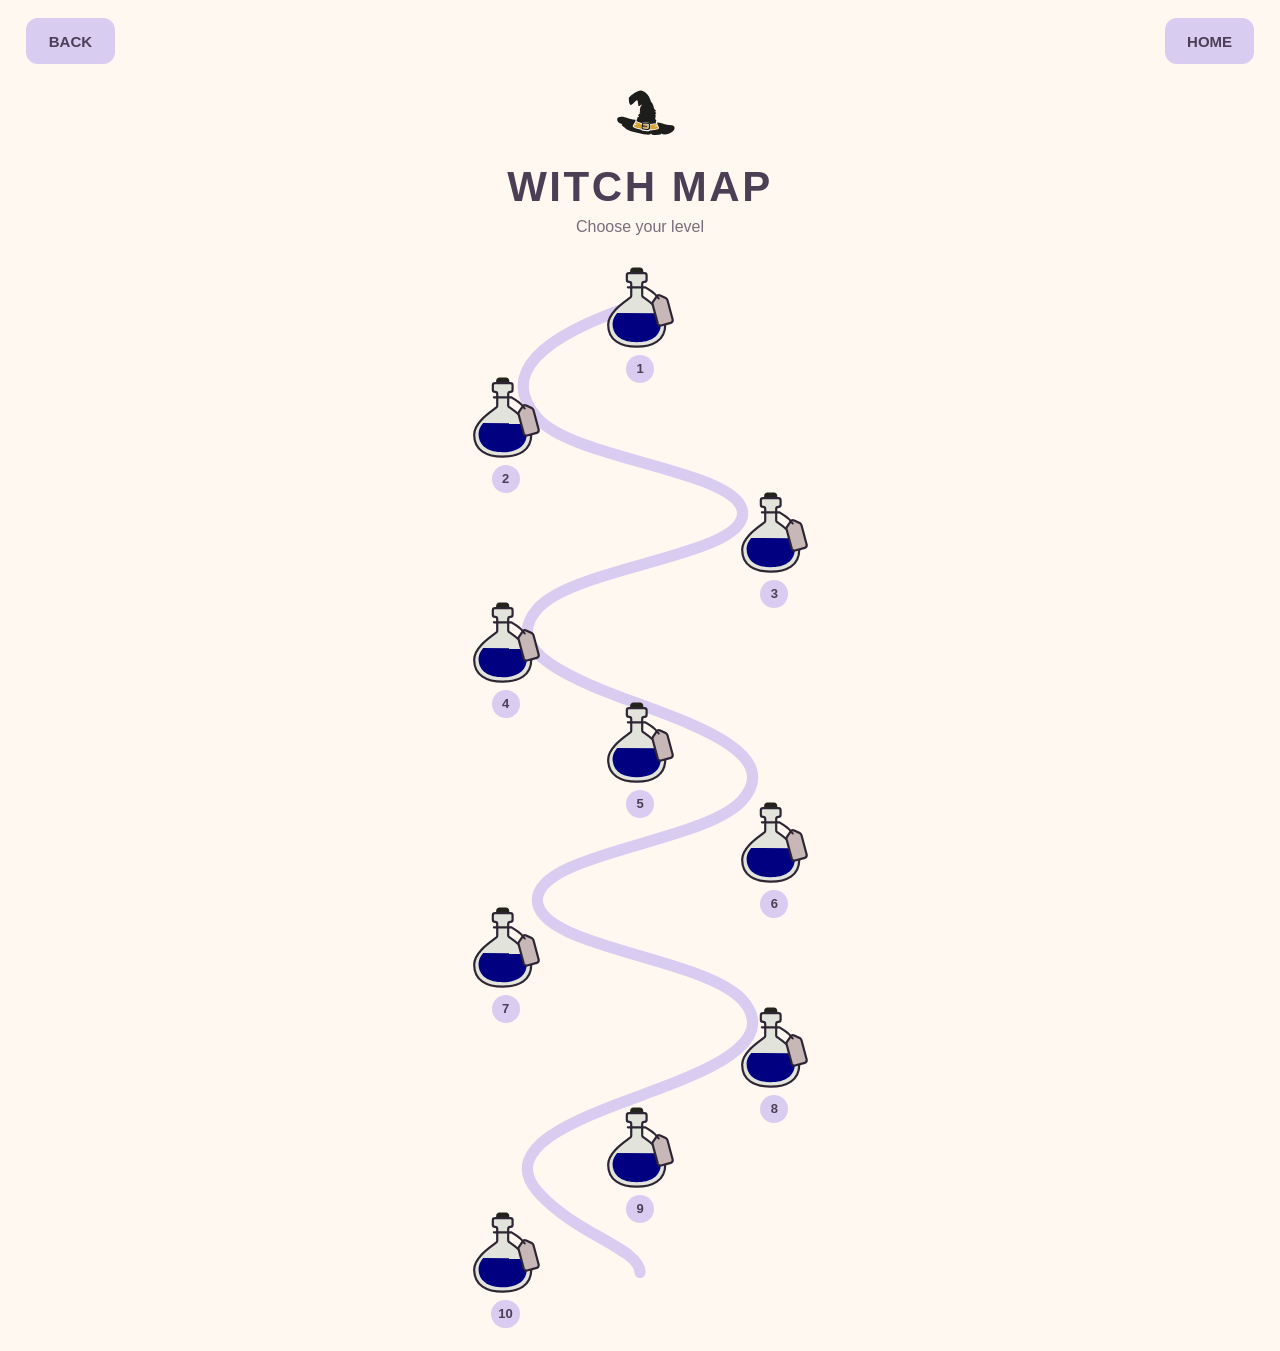
==== chap2.html @ 4147e31c "Witch Math" ====
<!DOCTYPE html>
<html lang="th">
<head>
    <meta charset="UTF-8">
    <meta name="viewport" content="width=device-width, initial-scale=1.0">

    <title> Witch - Road Map</title>

    <link rel="stylesheet" href="roadmap2.css">
</head>

<body>

    <!-- BACK / HOME -->
    <button class="back-button" onclick="goBack()">BACK</button>
    <button class="home-button" onclick="goHome()">HOME</button>


    <!-- HEADER -->
    <header class="roadmap-header">

        <img
            src="pics/hat.svg"
            alt="Witch Hat"
            class="roadmap-hat"
        >

        <h1>WITCH MAP</h1>

        <p>Choose your level</p>

    </header>


    <!-- ROAD MAP -->
    <main class="roadmap-wrapper">

        <!-- เส้นทาง 1 ไป 10 -->
        <svg
            class="roadmap-line"
            viewBox="0 0 600 1100"
            preserveAspectRatio="none"
            aria-hidden="true"
        >

            <path
                d="
                M300 55

                C190 90, 150 130, 190 175
                C230 220, 410 230, 410 275
                C410 320, 230 330, 190 375
                C150 420, 230 450, 300 475
                C370 500, 450 530, 410 575
                C370 620, 190 630, 190 680
                C190 730, 370 740, 410 785
                C450 830, 370 860, 300 885
                C230 910, 150 940, 190 985
                C230 1030, 300 1045, 300 1070
                "
                fill="none"
                stroke="#D8CCF0"
                stroke-width="12"
                stroke-linecap="round"
                stroke-linejoin="round"
            />

        </svg>


        <!-- LEVEL 1 -->
        <div class="level level-1">
            <button class="potion-button" onclick="goToLevel(1)">
                <img src="pics/potion2.svg" alt="Level 1">
            </button>
            <span>1</span>
        </div>


        <!-- LEVEL 2 -->
        <div class="level level-2">
            <button class="potion-button" onclick="goToLevel(2)">
                <img src="pics/potion2.svg" alt="Level 2">
            </button>
            <span>2</span>
        </div>


        <!-- LEVEL 3 -->
        <div class="level level-3">
            <button class="potion-button" onclick="goToLevel(3)">
                <img src="pics/potion2.svg" alt="Level 3">
            </button>
            <span>3</span>
        </div>


        <!-- LEVEL 4 -->
        <div class="level level-4">
            <button class="potion-button" onclick="goToLevel(4)">
                <img src="pics/potion2.svg" alt="Level 4">
            </button>
            <span>4</span>
        </div>


        <!-- LEVEL 5 -->
        <div class="level level-5">
            <button class="potion-button" onclick="goToLevel(5)">
                <img src="pics/potion2.svg" alt="Level 5">
            </button>
            <span>5</span>
        </div>


        <!-- LEVEL 6 -->
        <div class="level level-6">
            <button class="potion-button" onclick="goToLevel(6)">
                <img src="pics/potion2.svg" alt="Level 6">
            </button>
            <span>6</span>
        </div>


        <!-- LEVEL 7 -->
        <div class="level level-7">
            <button class="potion-button" onclick="goToLevel(7)">
                <img src="pics/potion2.svg" alt="Level 7">
            </button>
            <span>7</span>
        </div>


        <!-- LEVEL 8 -->
        <div class="level level-8">
            <button class="potion-button" onclick="goToLevel(8)">
                <img src="pics/potion2.svg" alt="Level 8">
            </button>
            <span>8</span>
        </div>


        <!-- LEVEL 9 -->
        <div class="level level-9">
            <button class="potion-button" onclick="goToLevel(9)">
                <img src="pics/potion2.svg" alt="Level 9">
            </button>
            <span>9</span>
        </div>


        <!-- LEVEL 10 -->
        <div class="level level-10">
            <button class="potion-button" onclick="goToLevel(10)">
                <img src="pics/potion2.svg" alt="Level 10">
            </button>
            <span>10</span>
        </div>

    </main>


    <script>

        function goToLevel(level) {
            window.location.href = "level" + level + ".html";
        }

        function goBack() {
            window.history.back();
        }

        function goHome() {
            window.location.href = "index.html";
        }

    </script>

</body>
</html>
---- roadmap2.css ----
/* ========================================
   RATIO WITCH - ROAD MAP
======================================== */

* {
    box-sizing: border-box;
    margin: 0;
    padding: 0;
}

html,
body {
    width: 100%;
    min-height: 100%;
}

body {
    font-family: Arial, sans-serif;
    background-color: #FFF8F0;
    color: #4B3F55;
    min-height: 100dvh;
    overflow-x: hidden;
}


/* ========================================
   BACK / HOME
======================================== */

.home-button,
.back-button {
    position: fixed;
    top: clamp(12px, 2vh, 22px);

    width: clamp(60px, 7vw, 100px);
    min-height: clamp(32px, 4vw, 46px);

    padding: 6px 10px;

    border: none;
    border-radius: clamp(8px, 1vw, 12px);

    background-color: #D8CCF0;
    color: #4B3F55;

    font-size: clamp(10px, 1.2vw, 15px);
    font-weight: bold;

    cursor: pointer;
    z-index: 100;

    transition: transform 0.2s ease;
}

.home-button {
    right: clamp(10px, 2vw, 30px);
}

.back-button {
    left: clamp(10px, 2vw, 30px);
}

.home-button:hover,
.back-button:hover {
    transform: scale(1.05);
}


/* ========================================
   HEADER
======================================== */

.roadmap-header {
    width: 100%;

    display: flex;
    flex-direction: column;
    align-items: center;

    text-align: center;

    padding-top: clamp(70px, 8vh, 90px);

    position: relative;
    z-index: 5;
}


/* ========================================
   HAT
======================================== */

.roadmap-hat {
    display: block;

    width: clamp(70px, 10vw, 130px);

    height: auto;

    object-fit: contain;

    margin-bottom: clamp(8px, 1.5vh, 15px);
}


/* ========================================
   TITLE
======================================== */

.roadmap-header h1 {
    font-size: clamp(24px, 4vw, 48px);

    line-height: 1.1;

    letter-spacing: clamp(1px, 0.2vw, 4px);

    margin-bottom: 8px;
}

.roadmap-header p {
    font-size: clamp(13px, 1.5vw, 18px);

    opacity: 0.75;
}


/* ========================================
   ROAD MAP
======================================== */

.roadmap-wrapper {
    position: relative;

    width: min(90vw, 600px);

    height: 1100px;

    margin: 20px auto 50px;
}


/* ========================================
   CURVED LINE
======================================== */

.roadmap-line {
    position: absolute;

    inset: 0;

    width: 100%;
    height: 100%;

    z-index: 1;

    pointer-events: none;
}


/* ========================================
   LEVEL
======================================== */

.level {
    position: absolute;

    z-index: 5;

    display: flex;

    flex-direction: column;

    align-items: center;

    justify-content: center;
}


/* ========================================
   POTION
======================================== */

.potion-button {
    width: clamp(75px, 13vw, 105px);
    height: clamp(75px, 13vw, 105px);

    display: flex;

    align-items: center;
    justify-content: center;

    border: none;

    background: transparent;

    padding: 0;

    cursor: pointer;

    transition:
        transform 0.2s ease,
        filter 0.2s ease;
}

.potion-button img {
    display: block;

    width: 100%;
    height: 100%;

    object-fit: contain;
}

.potion-button:hover {
    transform: scale(1.12);

    filter: drop-shadow(
        0 5px 10px rgba(75, 63, 85, 0.15)
    );
}

.potion-button:active {
    transform: scale(0.96);
}


/* ========================================
   NUMBER
======================================== */

.level span {
    margin-top: 4px;

    min-width: 28px;
    height: 28px;

    padding: 4px 7px;

    display: flex;

    align-items: center;
    justify-content: center;

    border-radius: 50%;

    background-color: #D8CCF0;

    color: #4B3F55;

    font-size: 13px;

    font-weight: bold;
}


/* ========================================
   LEVEL POSITION
======================================== */


/* 1 */

.level-1 {
    left: 50%;
    top: 10px;

    transform: translateX(-50%);
}


/* 2 */

.level-2 {
    left: 30%;
    top: 130px;

    transform: translateX(-50%);
}


/* 3 */

.level-3 {
    left: 70%;
    top: 245px;

    transform: translateX(-50%);
}


/* 4 */

.level-4 {
    left: 30%;
    top: 365px;

    transform: translateX(-50%);
}


/* 5 */

.level-5 {
    left: 50%;
    top: 465px;

    transform: translateX(-50%);
}


/* 6 */

.level-6 {
    left: 70%;
    top: 565px;

    transform: translateX(-50%);
}


/* 7 */

.level-7 {
    left: 30%;
    top: 675px;

    transform: translateX(-50%);
}


/* 8 */

.level-8 {
    left: 70%;
    top: 775px;

    transform: translateX(-50%);
}


/* 9 */

.level-9 {
    left: 50%;
    top: 875px;

    transform: translateX(-50%);
}


/* 10 */

.level-10 {
    left: 30%;
    top: 980px;

    transform: translateX(-50%);
}


/* ========================================
   MOBILE
   390 × 844
======================================== */

@media (max-width: 767px) {

    .roadmap-header {
        padding-top: 65px;
    }

    .roadmap-hat {
        width: 85px;
    }

    .roadmap-header h1 {
        font-size: 25px;
    }

    .roadmap-header p {
        font-size: 13px;
    }

    .roadmap-wrapper {
        width: min(94vw, 430px);

        height: 1050px;

        margin-top: 15px;
    }

    .potion-button {
        width: 70px;
        height: 70px;
    }

    .level span {
        width: 24px;
        min-width: 24px;

        height: 24px;

        font-size: 11px;
    }


    /* 1 */

    .level-1 {
        top: 10px;
        left: 50%;
    }


    /* 2 */

    .level-2 {
        top: 120px;
        left: 25%;
    }


    /* 3 */

    .level-3 {
        top: 230px;
        left: 75%;
    }


    /* 4 */

    .level-4 {
        top: 340px;
        left: 25%;
    }


    /* 5 */

    .level-5 {
        top: 440px;
        left: 50%;
    }


    /* 6 */

    .level-6 {
        top: 540px;
        left: 75%;
    }


    /* 7 */

    .level-7 {
        top: 650px;
        left: 25%;
    }


    /* 8 */

    .level-8 {
        top: 750px;
        left: 75%;
    }


    /* 9 */

    .level-9 {
        top: 850px;
        left: 50%;
    }


    /* 10 */

    .level-10 {
        top: 955px;
        left: 25%;
    }
}


/* ========================================
   VERY SMALL MOBILE
======================================== */

@media (max-width: 389px) {

    .roadmap-header {
        padding-top: 60px;
    }

    .roadmap-hat {
        width: 70px;
    }

    .roadmap-header h1 {
        font-size: 21px;
    }

    .roadmap-header p {
        font-size: 12px;
    }

    .roadmap-wrapper {
        width: 96vw;
        height: 1010px;
    }

    .potion-button {
        width: 62px;
        height: 62px;
    }

    .level span {
        width: 21px;
        min-width: 21px;
        height: 21px;

        font-size: 10px;
    }

}


/* ========================================
   TABLET
   768 × 1024
======================================== */

@media (min-width: 768px) and (max-width: 1199px) {

    .roadmap-header {
        padding-top: 70px;
    }

    .roadmap-hat {
        width: 100px;
    }

    .roadmap-header h1 {
        font-size: 36px;
    }

    .roadmap-header p {
        font-size: 15px;
    }

    .roadmap-wrapper {
        width: 520px;
        height: 1050px;
    }

    .potion-button {
        width: 88px;
        height: 88px;
    }


    .level-1 {
        top: 10px;
        left: 50%;
    }

    .level-2 {
        top: 120px;
        left: 26%;
    }

    .level-3 {
        top: 235px;
        left: 74%;
    }

    .level-4 {
        top: 345px;
        left: 26%;
    }

    .level-5 {
        top: 445px;
        left: 50%;
    }

    .level-6 {
        top: 545px;
        left: 74%;
    }

    .level-7 {
        top: 650px;
        left: 26%;
    }

    .level-8 {
        top: 750px;
        left: 74%;
    }

    .level-9 {
        top: 850px;
        left: 50%;
    }

    .level-10 {
        top: 955px;
        left: 26%;
    }

}


/* ========================================
   DESKTOP
   1440 × 900
======================================== */

@media (min-width: 1200px) {

    .roadmap-header {
        padding-top: 70px;
    }

    .roadmap-hat {
        width: 100px;
    }

    .roadmap-header h1 {
        font-size: 42px;
    }

    .roadmap-header p {
        font-size: 16px;
    }

    .roadmap-wrapper {
        width: 560px;
        height: 1050px;

        margin-top: 15px;
    }

    .potion-button {
        width: 90px;
        height: 90px;
    }


    .level-1 {
        top: 10px;
        left: 50%;
    }

    .level-2 {
        top: 120px;
        left: 26%;
    }

    .level-3 {
        top: 235px;
        left: 74%;
    }

    .level-4 {
        top: 345px;
        left: 26%;
    }

    .level-5 {
        top: 445px;
        left: 50%;
    }

    .level-6 {
        top: 545px;
        left: 74%;
    }

    .level-7 {
        top: 650px;
        left: 26%;
    }

    .level-8 {
        top: 750px;
        left: 74%;
    }

    .level-9 {
        top: 850px;
        left: 50%;
    }

    .level-10 {
        top: 955px;
        left: 26%;
    }

}
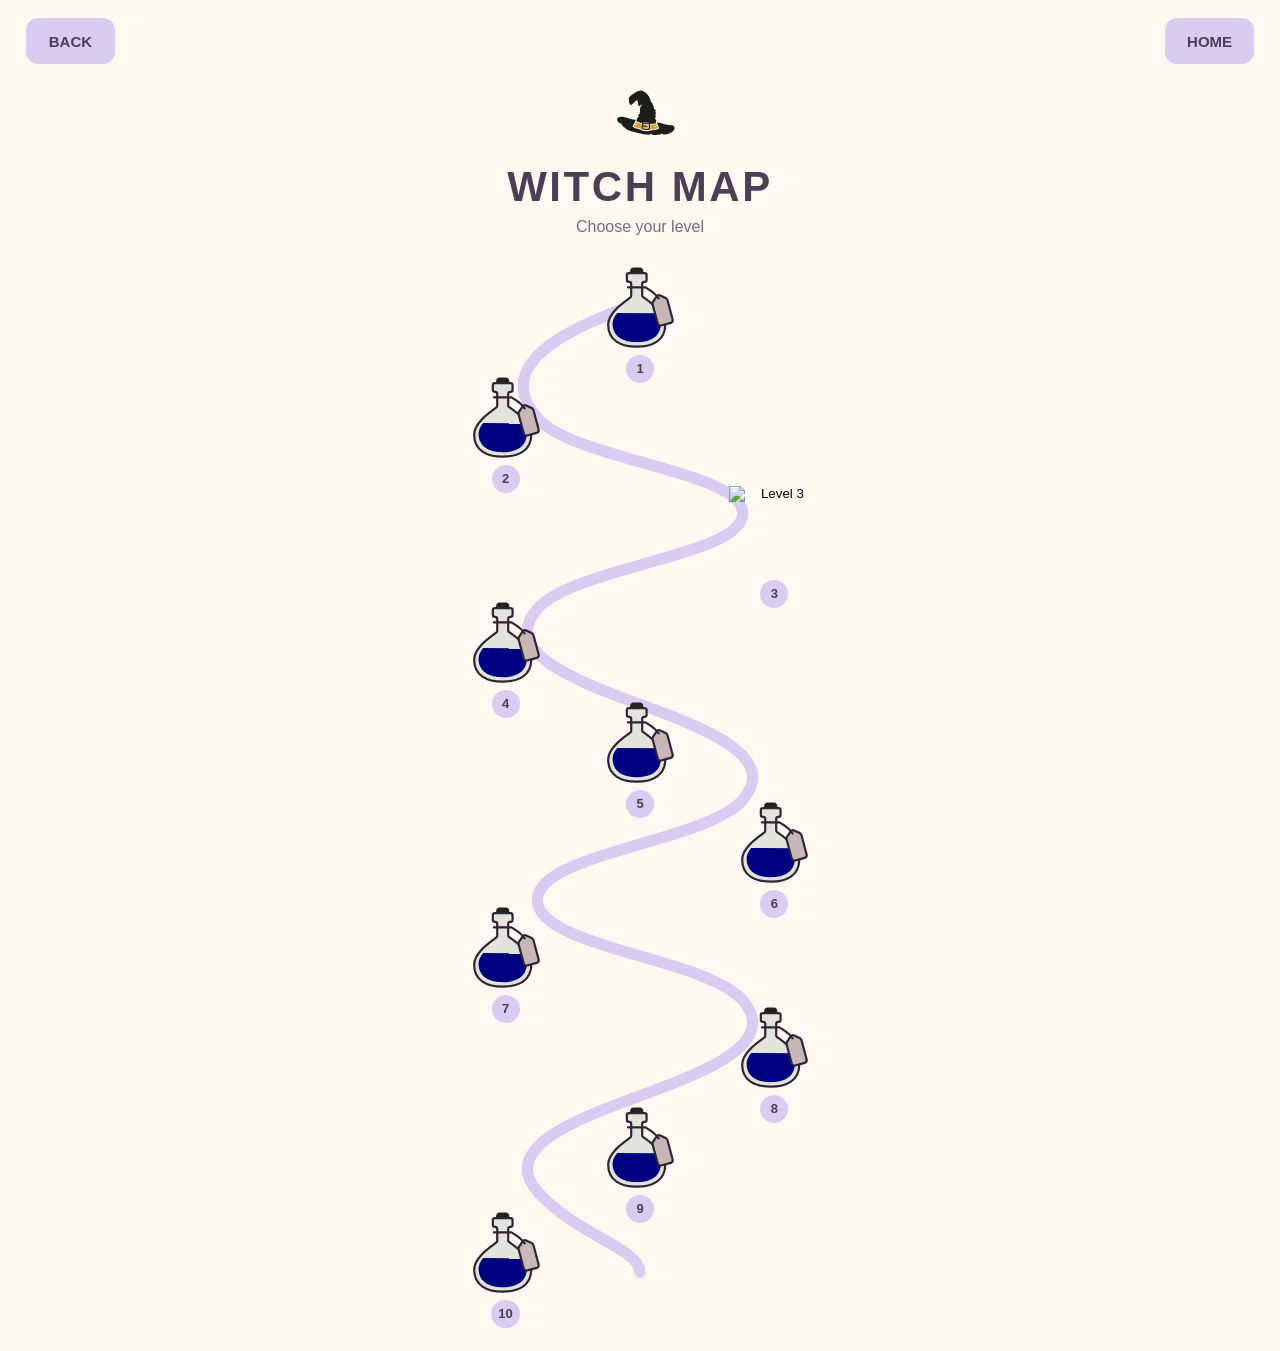
==== commit a3c42041: "up chap2" ====
--- a/chap2.html
+++ b/chap2.html
@@ -90,7 +90,7 @@
         <!-- LEVEL 3 -->
         <div class="level level-3">
             <button class="potion-button" onclick="goToLevel(3)">
-                <img src="pics/potion2.svg" alt="Level 3">
+                <img src="pics/potio2.svg" alt="Level 3">
             </button>
             <span>3</span>
         </div>
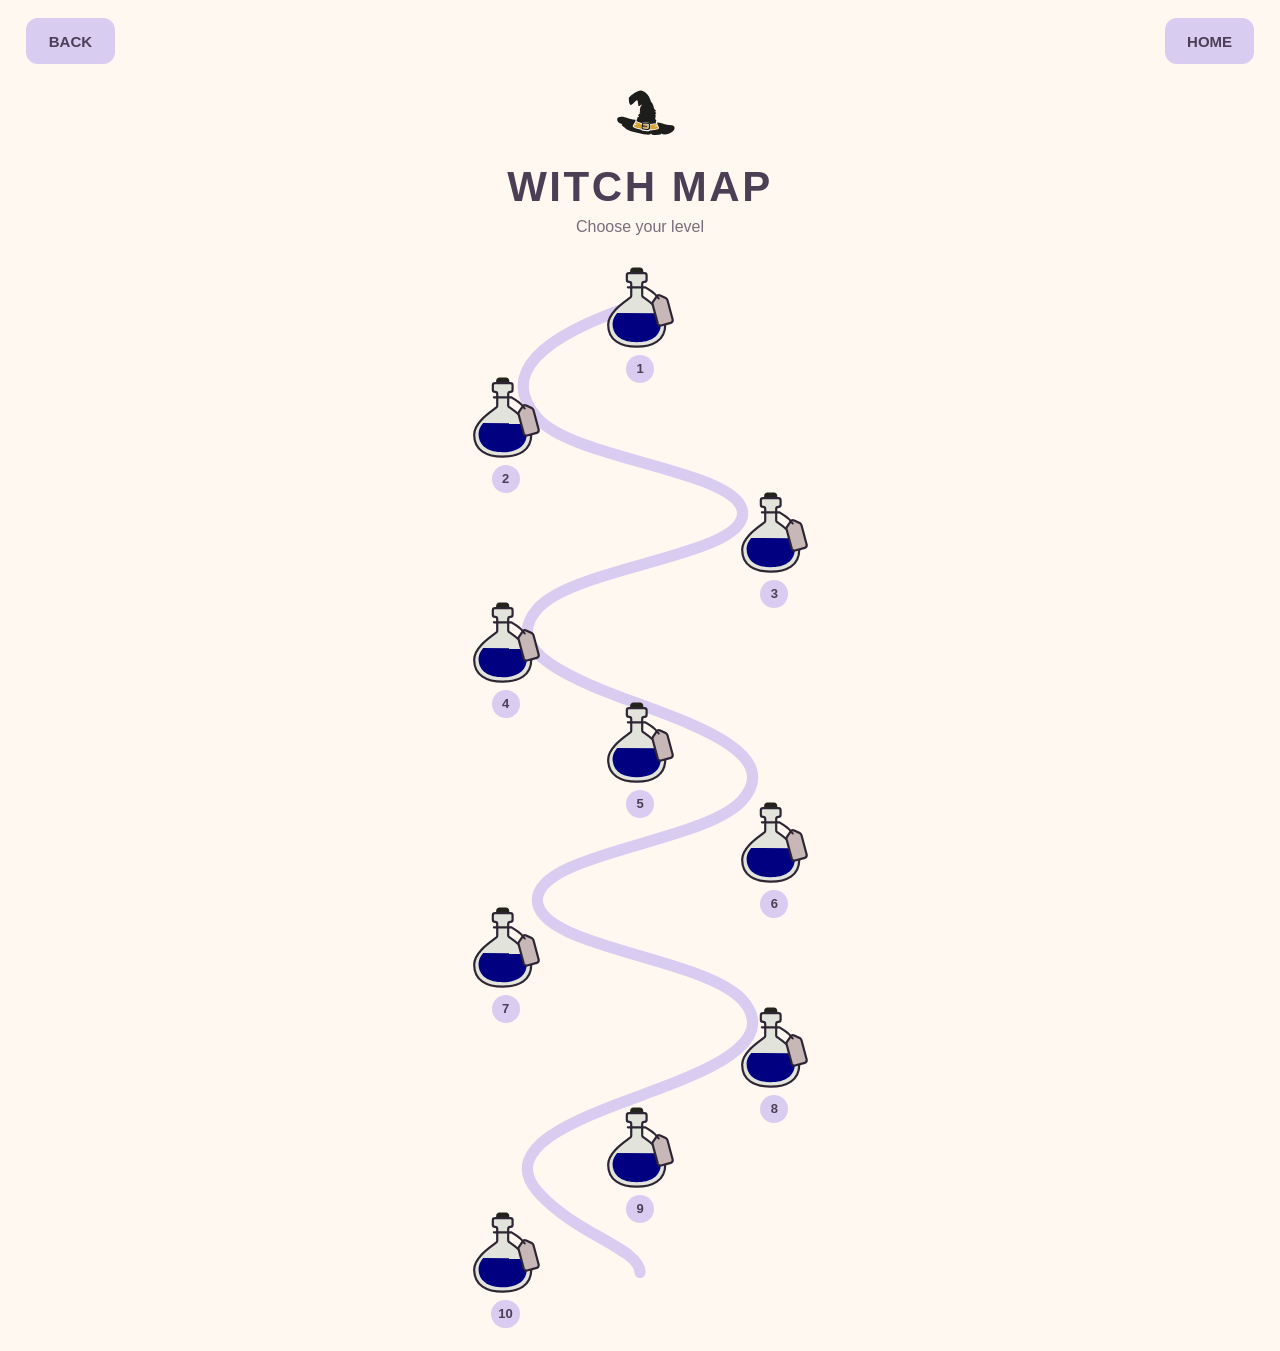
==== commit 14a4b266: "up2" ====
--- a/chap2.html
+++ b/chap2.html
@@ -90,7 +90,7 @@
         <!-- LEVEL 3 -->
         <div class="level level-3">
             <button class="potion-button" onclick="goToLevel(3)">
-                <img src="pics/potio2.svg" alt="Level 3">
+                <img src="pics/potion2.svg" alt="Level 3">
             </button>
             <span>3</span>
         </div>
